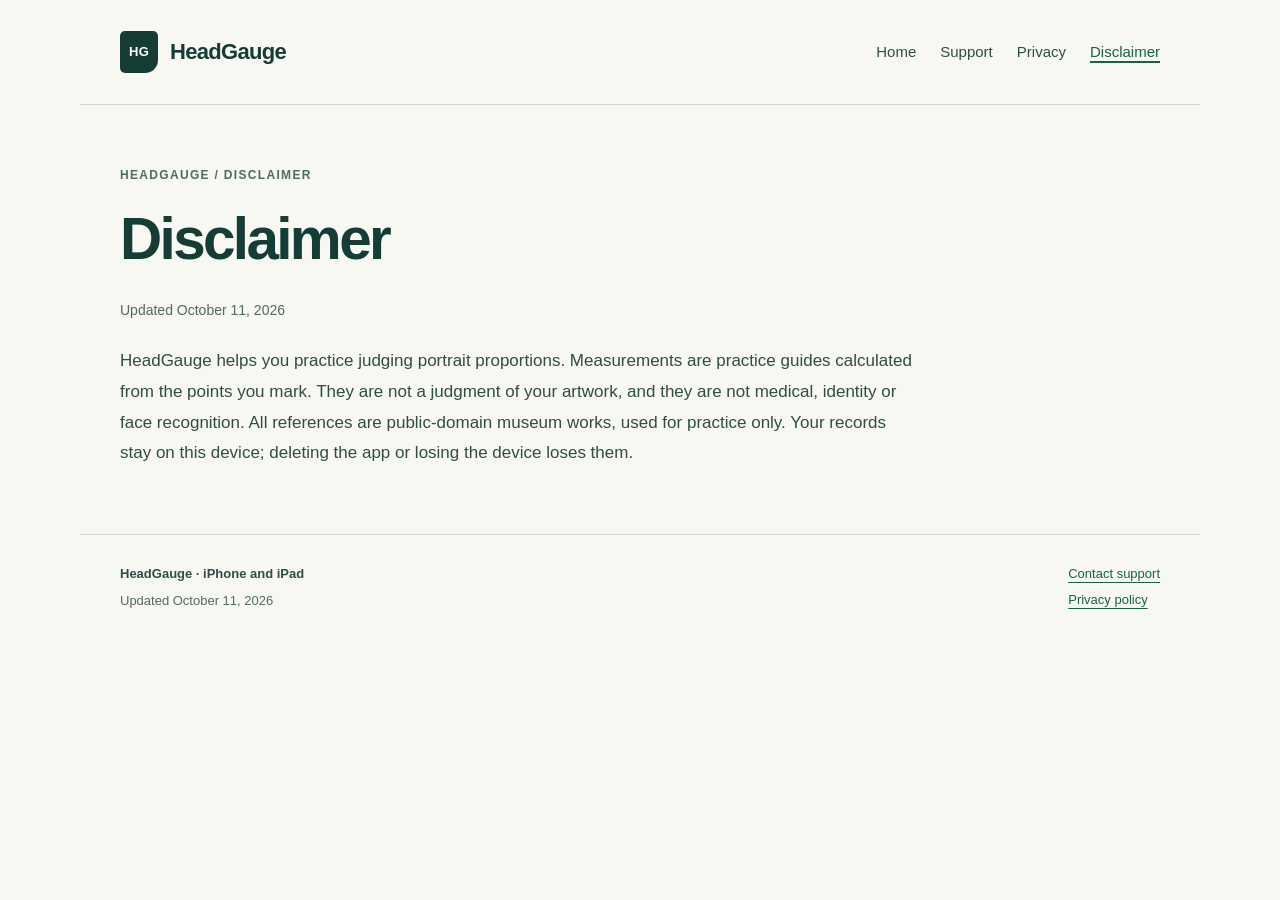
==== disclaimer.html @ ebf8e393 "Add HeadGauge support site" ====
<!doctype html>
<html lang="en"><head><meta charset="utf-8"><meta name="viewport" content="width=device-width, initial-scale=1">
<meta name="description" content="Public support, privacy and disclaimer information for HeadGauge for iPhone and iPad."><meta name="color-scheme" content="light">
<title>Disclaimer · HeadGauge</title><link rel="stylesheet" href="styles.css"></head><body>
<a class="skip" href="#main">Skip to content</a>
<header class="site-header"><a class="brand" href="index.html"><span class="mark" aria-hidden="true">HG</span>HeadGauge</a><nav aria-label="Main navigation"><a href="index.html">Home</a><a href="support.html">Support</a><a href="privacy.html">Privacy</a><a href="disclaimer.html" aria-current="page">Disclaimer</a></nav></header>
<main id="main"><section class="page-heading"><p class="eyebrow">HeadGauge / Disclaimer</p><h1>Disclaimer</h1><p class="date">Updated October 11, 2026</p></section><div class="reading"><p>HeadGauge helps you practice judging portrait proportions. Measurements are practice guides calculated from the points you mark. They are not a judgment of your artwork, and they are not medical, identity or face recognition. All references are public-domain museum works, used for practice only. Your records stay on this device; deleting the app or losing the device loses them.</p></div></main>
<footer><div><strong>HeadGauge · iPhone and iPad</strong><p>Updated October 11, 2026</p></div><div><a href="mailto:shotpocket6@gmail.com?subject=HeadGauge%20support">Contact support</a><br><a href="privacy.html">Privacy policy</a></div></footer>
</body></html>
---- styles.css ----
:root{--ink:#153d36;--text:#304d48;--muted:#536a64;--line:#cbd9d2;--paper:#f6f8f1;--teal:#16624d;--white:#fff;--light:#e7eee4}
*{box-sizing:border-box}html{scroll-behavior:smooth}body{margin:0;background:var(--paper);color:var(--text);font-family:-apple-system,BlinkMacSystemFont,"Segoe UI",Arial,sans-serif;font-size:17px;line-height:1.7;-webkit-font-smoothing:antialiased}a{color:var(--teal);text-underline-offset:4px;overflow-wrap:anywhere}a:hover{text-decoration-thickness:2px}a:focus-visible{outline:3px solid #b15a20;outline-offset:5px;border-radius:2px}h1,h2,h3,p{margin-top:0}h1,h2,h3{color:var(--ink);line-height:1.15}h1{font-size:clamp(2.65rem,5.8vw,4.8rem);font-weight:650;letter-spacing:-.055em;max-width:900px;margin-bottom:26px;text-wrap:balance}h2{font-size:1.5rem;letter-spacing:-.025em;font-weight:650}h3{font-size:1.13rem;line-height:1.4}p{margin-bottom:1em}li{padding-left:5px;margin:8px 0}.site-header,.language-bar,main,footer{max-width:1120px;margin:0 auto;padding-left:40px;padding-right:40px}.site-header{min-height:105px;display:flex;align-items:center;justify-content:space-between;gap:24px;border-bottom:1px solid var(--line)}.brand{display:flex;align-items:center;gap:12px;color:var(--ink);font-size:22px;font-weight:650;letter-spacing:-.7px;text-decoration:none}.mark{display:grid;place-items:center;width:38px;height:42px;background:var(--ink);color:white;border-radius:5px 5px 13px 5px;font-size:13px;letter-spacing:.3px}.site-header nav,.language-bar nav{display:flex;gap:24px;align-items:center;flex-wrap:wrap}.site-header nav a{text-decoration:none;font-size:15px;color:var(--text)}.site-header nav a[aria-current=page]{color:var(--teal);text-decoration:underline;text-decoration-thickness:2px}.language-bar{display:flex;justify-content:flex-end;padding-top:16px}.language-bar nav{gap:16px}.language-bar a{font-size:12px;color:var(--muted);text-decoration:none;padding:5px 0}.language-bar a[aria-current=true]{font-weight:700;color:var(--ink);border-bottom:1px solid var(--teal)}.hero{padding:52px 0 44px;max-width:930px}.eyebrow{font-size:12px;font-weight:650;letter-spacing:.11em;text-transform:uppercase;color:var(--muted);margin:21px 0}.badge{display:inline-block;background:var(--light);color:var(--ink);padding:5px 11px;border-radius:4px;font-size:12px;font-weight:600;line-height:1.4;border:1px solid #ccd9c6}.lead{font-size:clamp(1.1rem,2vw,1.25rem);line-height:1.65;max-width:760px}.actions{display:flex;align-items:center;gap:25px;flex-wrap:wrap;margin-top:30px}.button{background:var(--ink);color:white;padding:12px 22px;border-radius:5px;font-size:15px;font-weight:600;text-decoration:none;display:inline-flex;gap:32px;align-items:center}.button:hover{background:var(--teal)}.text-link{font-size:15px}.notice{font-size:14px;color:var(--text);border-left:3px solid #8aa281;background:#edf1e9;padding:18px 22px;line-height:1.65;margin:10px 0 34px}.cards{display:grid;grid-template-columns:repeat(3,1fr);gap:20px;margin:30px 0 65px}.card{border-top:1px solid var(--line);padding:10px 0}.card .eyebrow{font-size:11px;margin:18px 0}.card h2{font-size:1.32rem;line-height:1.25}.card p{font-size:15px;line-height:1.65}.page-heading{padding:40px 0 10px}.page-heading h1{font-size:clamp(2.3rem,5vw,3.65rem);letter-spacing:-.045em}.page-heading .eyebrow{margin:20px 0}.date{font-size:14px;color:var(--muted)}.contact-card{border:1px solid var(--line);background:var(--white);border-radius:8px;padding:28px 32px;margin:22px 0 38px;max-width:800px}.contact-card h2{font-size:18px;margin-bottom:8px}.email{font-size:clamp(1.15rem,3vw,1.7rem);font-weight:650;margin-bottom:10px}.contact-card p{font-size:15px;margin:0;max-width:650px}.reading{max-width:800px}.reading>section{margin:38px 0}.reading h2{font-size:1.38rem;line-height:1.4;margin-bottom:16px}.reading p{line-height:1.8}.summary{border:1px solid var(--line);background:var(--white);border-radius:6px;padding:22px 26px;margin:30px 0;color:var(--ink);font-weight:500;line-height:1.75}.small-note{font-size:14px;color:var(--muted);padding-top:10px}.faq{padding:23px 0 8px;border-top:1px solid var(--line)}.faq h3{margin-bottom:10px}.faq p{font-size:16px}.reading .notice{margin:30px 0}footer{border-top:1px solid var(--line);margin-top:65px;padding-top:28px;padding-bottom:38px;display:flex;justify-content:space-between;gap:26px;font-size:13px;color:var(--muted)}footer strong{font-weight:600;color:var(--text)}footer p{margin:5px 0}footer a{display:inline-block;margin-bottom:4px}.skip{position:absolute;left:10px;top:-100px;padding:10px;background:white;z-index:10}.skip:focus{top:10px}html[lang=zh-Hans] h1{letter-spacing:-.035em;line-height:1.22}html[lang=zh-Hans] .eyebrow{letter-spacing:.05em}html[lang=es] .hero h1{max-width:960px}
@media(max-width:640px){.site-header,.language-bar,main,footer{padding-left:22px;padding-right:22px}.site-header{min-height:115px;align-items:flex-start;justify-content:flex-start;flex-wrap:wrap;gap:17px;padding-top:22px;padding-bottom:18px}.brand{width:100%;font-size:21px}.site-header nav{gap:26px}.language-bar{padding-top:10px;justify-content:flex-start}.hero{padding-top:30px;padding-bottom:30px}h1{font-size:2.85rem}.lead{font-size:1.1rem}.cards{grid-template-columns:1fr;gap:8px;margin-bottom:35px}.card h2{font-size:1.4rem}.notice{padding:15px 17px}.page-heading{padding-top:28px}.contact-card{padding:22px 20px;margin-top:15px}.reading>section{margin:32px 0}.summary{padding:20px}footer{flex-direction:column;gap:12px;margin-top:42px}.actions{gap:20px}.email{font-size:clamp(1rem,4.5vw,1.2rem)}}
@media(prefers-reduced-motion:reduce){html{scroll-behavior:auto}}
@media print{body{background:white;color:#111;font-size:11pt}header,.language-bar,.skip{display:none!important}main,footer{max-width:none;padding:0}h1{font-size:28pt!important}h2,h3{break-after:avoid}a{color:#111}.badge{border:1px solid #888}.reading{max-width:none}.reading>section{margin:24px 0}.notice,.summary{background:white}.card,.contact-card{break-inside:avoid}footer{margin-top:30px}}
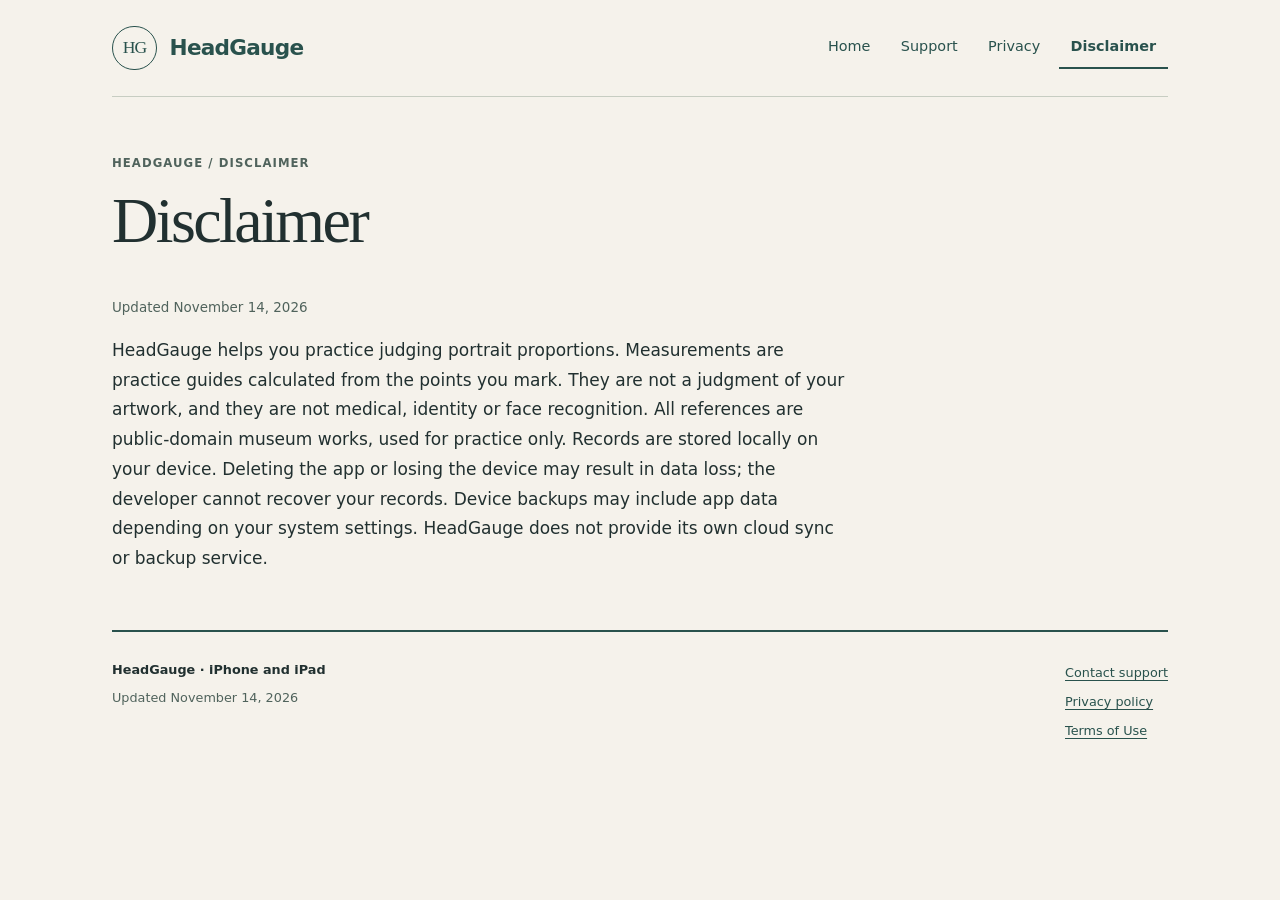
==== commit 8ad7328b: "Update HeadGauge support site after App Store launch" ====
--- a/disclaimer.html
+++ b/disclaimer.html
@@ -4,6 +4,6 @@
 <title>Disclaimer · HeadGauge</title><link rel="stylesheet" href="styles.css"></head><body>
 <a class="skip" href="#main">Skip to content</a>
 <header class="site-header"><a class="brand" href="index.html"><span class="mark" aria-hidden="true">HG</span>HeadGauge</a><nav aria-label="Main navigation"><a href="index.html">Home</a><a href="support.html">Support</a><a href="privacy.html">Privacy</a><a href="disclaimer.html" aria-current="page">Disclaimer</a></nav></header>
-<main id="main"><section class="page-heading"><p class="eyebrow">HeadGauge / Disclaimer</p><h1>Disclaimer</h1><p class="date">Updated October 11, 2026</p></section><div class="reading"><p>HeadGauge helps you practice judging portrait proportions. Measurements are practice guides calculated from the points you mark. They are not a judgment of your artwork, and they are not medical, identity or face recognition. All references are public-domain museum works, used for practice only. Your records stay on this device; deleting the app or losing the device loses them.</p></div></main>
-<footer><div><strong>HeadGauge · iPhone and iPad</strong><p>Updated October 11, 2026</p></div><div><a href="mailto:shotpocket6@gmail.com?subject=HeadGauge%20support">Contact support</a><br><a href="privacy.html">Privacy policy</a></div></footer>
+<main id="main"><section class="page-heading"><p class="eyebrow">HeadGauge / Disclaimer</p><h1>Disclaimer</h1><p class="date">Updated November 14, 2026</p></section><div class="reading"><p>HeadGauge helps you practice judging portrait proportions. Measurements are practice guides calculated from the points you mark. They are not a judgment of your artwork, and they are not medical, identity or face recognition. All references are public-domain museum works, used for practice only. Records are stored locally on your device. Deleting the app or losing the device may result in data loss; the developer cannot recover your records. Device backups may include app data depending on your system settings. HeadGauge does not provide its own cloud sync or backup service.</p></div></main>
+<footer><div><strong>HeadGauge · iPhone and iPad</strong><p>Updated November 14, 2026</p></div><div><a href="mailto:shotpocket6@gmail.com?subject=HeadGauge%20support">Contact support</a><br><a href="privacy.html">Privacy policy</a><br><a href="https://www.apple.com/legal/internet-services/itunes/dev/stdeula/">Terms of Use</a></div></footer>
 </body></html>
--- a/styles.css
+++ b/styles.css
@@ -1,5 +1,136 @@
-:root{--ink:#153d36;--text:#304d48;--muted:#536a64;--line:#cbd9d2;--paper:#f6f8f1;--teal:#16624d;--white:#fff;--light:#e7eee4}
-*{box-sizing:border-box}html{scroll-behavior:smooth}body{margin:0;background:var(--paper);color:var(--text);font-family:-apple-system,BlinkMacSystemFont,"Segoe UI",Arial,sans-serif;font-size:17px;line-height:1.7;-webkit-font-smoothing:antialiased}a{color:var(--teal);text-underline-offset:4px;overflow-wrap:anywhere}a:hover{text-decoration-thickness:2px}a:focus-visible{outline:3px solid #b15a20;outline-offset:5px;border-radius:2px}h1,h2,h3,p{margin-top:0}h1,h2,h3{color:var(--ink);line-height:1.15}h1{font-size:clamp(2.65rem,5.8vw,4.8rem);font-weight:650;letter-spacing:-.055em;max-width:900px;margin-bottom:26px;text-wrap:balance}h2{font-size:1.5rem;letter-spacing:-.025em;font-weight:650}h3{font-size:1.13rem;line-height:1.4}p{margin-bottom:1em}li{padding-left:5px;margin:8px 0}.site-header,.language-bar,main,footer{max-width:1120px;margin:0 auto;padding-left:40px;padding-right:40px}.site-header{min-height:105px;display:flex;align-items:center;justify-content:space-between;gap:24px;border-bottom:1px solid var(--line)}.brand{display:flex;align-items:center;gap:12px;color:var(--ink);font-size:22px;font-weight:650;letter-spacing:-.7px;text-decoration:none}.mark{display:grid;place-items:center;width:38px;height:42px;background:var(--ink);color:white;border-radius:5px 5px 13px 5px;font-size:13px;letter-spacing:.3px}.site-header nav,.language-bar nav{display:flex;gap:24px;align-items:center;flex-wrap:wrap}.site-header nav a{text-decoration:none;font-size:15px;color:var(--text)}.site-header nav a[aria-current=page]{color:var(--teal);text-decoration:underline;text-decoration-thickness:2px}.language-bar{display:flex;justify-content:flex-end;padding-top:16px}.language-bar nav{gap:16px}.language-bar a{font-size:12px;color:var(--muted);text-decoration:none;padding:5px 0}.language-bar a[aria-current=true]{font-weight:700;color:var(--ink);border-bottom:1px solid var(--teal)}.hero{padding:52px 0 44px;max-width:930px}.eyebrow{font-size:12px;font-weight:650;letter-spacing:.11em;text-transform:uppercase;color:var(--muted);margin:21px 0}.badge{display:inline-block;background:var(--light);color:var(--ink);padding:5px 11px;border-radius:4px;font-size:12px;font-weight:600;line-height:1.4;border:1px solid #ccd9c6}.lead{font-size:clamp(1.1rem,2vw,1.25rem);line-height:1.65;max-width:760px}.actions{display:flex;align-items:center;gap:25px;flex-wrap:wrap;margin-top:30px}.button{background:var(--ink);color:white;padding:12px 22px;border-radius:5px;font-size:15px;font-weight:600;text-decoration:none;display:inline-flex;gap:32px;align-items:center}.button:hover{background:var(--teal)}.text-link{font-size:15px}.notice{font-size:14px;color:var(--text);border-left:3px solid #8aa281;background:#edf1e9;padding:18px 22px;line-height:1.65;margin:10px 0 34px}.cards{display:grid;grid-template-columns:repeat(3,1fr);gap:20px;margin:30px 0 65px}.card{border-top:1px solid var(--line);padding:10px 0}.card .eyebrow{font-size:11px;margin:18px 0}.card h2{font-size:1.32rem;line-height:1.25}.card p{font-size:15px;line-height:1.65}.page-heading{padding:40px 0 10px}.page-heading h1{font-size:clamp(2.3rem,5vw,3.65rem);letter-spacing:-.045em}.page-heading .eyebrow{margin:20px 0}.date{font-size:14px;color:var(--muted)}.contact-card{border:1px solid var(--line);background:var(--white);border-radius:8px;padding:28px 32px;margin:22px 0 38px;max-width:800px}.contact-card h2{font-size:18px;margin-bottom:8px}.email{font-size:clamp(1.15rem,3vw,1.7rem);font-weight:650;margin-bottom:10px}.contact-card p{font-size:15px;margin:0;max-width:650px}.reading{max-width:800px}.reading>section{margin:38px 0}.reading h2{font-size:1.38rem;line-height:1.4;margin-bottom:16px}.reading p{line-height:1.8}.summary{border:1px solid var(--line);background:var(--white);border-radius:6px;padding:22px 26px;margin:30px 0;color:var(--ink);font-weight:500;line-height:1.75}.small-note{font-size:14px;color:var(--muted);padding-top:10px}.faq{padding:23px 0 8px;border-top:1px solid var(--line)}.faq h3{margin-bottom:10px}.faq p{font-size:16px}.reading .notice{margin:30px 0}footer{border-top:1px solid var(--line);margin-top:65px;padding-top:28px;padding-bottom:38px;display:flex;justify-content:space-between;gap:26px;font-size:13px;color:var(--muted)}footer strong{font-weight:600;color:var(--text)}footer p{margin:5px 0}footer a{display:inline-block;margin-bottom:4px}.skip{position:absolute;left:10px;top:-100px;padding:10px;background:white;z-index:10}.skip:focus{top:10px}html[lang=zh-Hans] h1{letter-spacing:-.035em;line-height:1.22}html[lang=zh-Hans] .eyebrow{letter-spacing:.05em}html[lang=es] .hero h1{max-width:960px}
-@media(max-width:640px){.site-header,.language-bar,main,footer{padding-left:22px;padding-right:22px}.site-header{min-height:115px;align-items:flex-start;justify-content:flex-start;flex-wrap:wrap;gap:17px;padding-top:22px;padding-bottom:18px}.brand{width:100%;font-size:21px}.site-header nav{gap:26px}.language-bar{padding-top:10px;justify-content:flex-start}.hero{padding-top:30px;padding-bottom:30px}h1{font-size:2.85rem}.lead{font-size:1.1rem}.cards{grid-template-columns:1fr;gap:8px;margin-bottom:35px}.card h2{font-size:1.4rem}.notice{padding:15px 17px}.page-heading{padding-top:28px}.contact-card{padding:22px 20px;margin-top:15px}.reading>section{margin:32px 0}.summary{padding:20px}footer{flex-direction:column;gap:12px;margin-top:42px}.actions{gap:20px}.email{font-size:clamp(1rem,4.5vw,1.2rem)}}
-@media(prefers-reduced-motion:reduce){html{scroll-behavior:auto}}
-@media print{body{background:white;color:#111;font-size:11pt}header,.language-bar,.skip{display:none!important}main,footer{max-width:none;padding:0}h1{font-size:28pt!important}h2,h3{break-after:avoid}a{color:#111}.badge{border:1px solid #888}.reading{max-width:none}.reading>section{margin:24px 0}.notice,.summary{background:white}.card,.contact-card{break-inside:avoid}footer{margin-top:30px}}
+/* HeadGauge: a quiet drawing workbook. Palette from App/HeadGaugeApp.swift. */
+:root {
+  color-scheme: light;
+  --sheet: rgb(96% 95% 92%);
+  --graphite: rgb(13% 19% 19%);
+  --pine: rgb(16% 32% 30%);
+  --rule: #c7cdc2;
+  --annotation: #50635c;
+  --wash: #e4e8de;
+  --measure: 66rem;
+  --gutter: clamp(1.2rem, 5vw, 3.5rem);
+}
+*, *::before, *::after { box-sizing: border-box; }
+html { scroll-padding-top: 1.5rem; }
+body {
+  margin: 0;
+  color: var(--graphite);
+  background-color: var(--sheet);
+  font: 400 1.0625rem/1.75 system-ui, sans-serif;
+  -webkit-text-size-adjust: 100%;
+}
+a { text-decoration-thickness: .075em; text-underline-offset: .23em; color: var(--pine); }
+a:hover { text-decoration-thickness: .14em; }
+a:focus-visible { outline: .18rem solid var(--pine); outline-offset: .3rem; }
+p { margin-block: 0 1.15em; }
+h1, h2, h3 { margin-block: 0 .65em; font-weight: 500; }
+h1, h2 { font-family: Georgia, 'Times New Roman', serif; }
+h1 { font-size: clamp(2.7rem, 5.6vw, 4.9rem); line-height: 1.06; letter-spacing: -.04em; }
+h2 { font-size: 1.8rem; line-height: 1.25; letter-spacing: -.025em; }
+h3 { font-size: 1.08rem; font-weight: 650; line-height: 1.45; }
+li { padding-inline-start: .35rem; margin-block: .55rem; }
+main, .site-header, footer { width: min(100% - 2 * var(--gutter), var(--measure)); margin-inline: auto; }
+.site-header {
+  display: grid;
+  grid-template-columns: 1fr auto;
+  align-items: center;
+  gap: 1.8rem;
+  padding-block: 1.6rem;
+  border-bottom: 1px solid var(--rule);
+}
+.brand { display: inline-flex; width: fit-content; gap: .8rem; align-items: center; font-size: 1.35rem; font-weight: 650; letter-spacing: -.035em; text-decoration: none; }
+.mark { display: grid; place-content: center; border: 1px solid var(--pine); width: 2.8rem; aspect-ratio: 1; border-radius: 50%; font: 500 1.1rem Georgia, serif; letter-spacing: -.06em; }
+.site-header nav { display: flex; gap: .4rem; flex-wrap: wrap; }
+.site-header nav a { padding: .45rem .75rem; font-size: .9rem; text-decoration: none; border-bottom: 2px solid transparent; }
+.site-header nav a[aria-current='page'] { border-color: var(--pine); font-weight: 650; }
+.site-header nav a:hover { background-color: var(--wash); }
+.hero {
+  position: relative;
+  padding-block: clamp(3rem, 7vw, 5.5rem) 3.5rem;
+  padding-inline-start: clamp(0rem, 4vw, 3rem);
+  isolation: isolate;
+}
+.hero::before {
+  content: '';
+  position: absolute;
+  inset: 2rem 0 2rem auto;
+  width: 29%;
+  z-index: -1;
+  border-inline: 1px solid var(--rule);
+  background: repeating-linear-gradient(to bottom, transparent 0 4.9rem, var(--rule) 4.9rem 5rem);
+  opacity: .42;
+}
+.hero h1 { max-width: 13ch; margin-block-end: 1.6rem; }
+.eyebrow { font-size: .73rem; letter-spacing: .09em; text-transform: uppercase; color: var(--annotation); font-weight: 650; }
+.hero .eyebrow { margin-block: 1.5rem 1.1rem; }
+.badge { display: inline-flex; align-items: center; gap: .6rem; font-size: .78rem; color: var(--pine); }
+.badge::before { content: ''; width: .45rem; height: .45rem; background-color: currentColor; border-radius: 50%; }
+.lead { font-size: 1.18rem; line-height: 1.7; max-width: 52ch; }
+.hero .lead { background-color: var(--sheet); }
+.actions { display: flex; flex-wrap: wrap; gap: 1.2rem 2rem; align-items: center; margin-block-start: 2.1rem; }
+.button { display: inline-flex; align-items: center; justify-content: space-between; column-gap: 2.5rem; min-height: 3.15rem; padding: .8rem 1.35rem; color: #fff; background-color: var(--pine); text-decoration: none; font-size: .95rem; border-radius: 1.6rem; }
+.button:hover { color: var(--sheet); text-decoration: underline; }
+.text-link { font-size: .9rem; }
+.notice { border-block: 1px solid var(--rule); padding: 1.15rem 0; margin-block: 1rem 2.5rem; font-size: .88rem; line-height: 1.65; color: var(--annotation); }
+.cards { margin-block: 3rem 5rem; display: grid; gap: 0; }
+.card { display: grid; grid-template-columns: 9rem 1fr 1.25fr; column-gap: 2rem; align-items: baseline; border-block-start: 1px solid var(--rule); padding-block: 1.8rem; }
+.card:last-child { border-block-end: 1px solid var(--rule); }
+.card .eyebrow { margin: 0; font-variant-numeric: tabular-nums; }
+.card h2 { font-size: 1.6rem; margin: 0; }
+.card > p:last-child { margin: 0; font-size: .98rem; }
+.page-heading { padding-block: 3.5rem 1rem; }
+.page-heading h1 { max-width: 18ch; font-size: clamp(2.6rem, 5vw, 4.2rem); }
+.date { color: var(--annotation); font-size: .84rem; margin-block: 1.4rem 0; }
+.reading { max-width: 46rem; }
+.reading > section { padding-block: 1.3rem; }
+.reading h2 { margin-block-end: 1rem; }
+.reading .notice { margin-block: 1.8rem; }
+.summary { background-color: var(--wash); border-inline-start: .25rem solid var(--pine); padding: 1.4rem 1.6rem; margin-block: 1.5rem 2rem; }
+.contact-card { max-width: 46rem; padding: 1.8rem 0 1.8rem 1.6rem; border-inline-start: .25rem solid var(--pine); margin-block: 2rem 1.5rem; }
+.contact-card h2 { font: 650 .78rem/1.5 system-ui, sans-serif; text-transform: uppercase; letter-spacing: .1em; }
+.email { margin-block: .7rem; font: 500 clamp(1.2rem, 3.5vw, 1.85rem)/1.5 Georgia, serif; }
+.email a { overflow-wrap: anywhere; }
+.contact-card p { font-size: .9rem; margin: 0; }
+.small-note { font-size: .88rem; color: var(--annotation); }
+.faq { border-block-start: 1px solid var(--rule); padding-block: 1.5rem .4rem; }
+.faq h3 { max-width: 54ch; }
+footer { display: grid; grid-template-columns: 1fr auto; gap: 1.5rem; border-block-start: 2px solid var(--pine); margin-block-start: 3.5rem; padding-block: 1.7rem 2.5rem; font-size: .8rem; }
+footer strong { font-weight: 650; }
+footer p { color: var(--annotation); margin-block: .35rem 0; }
+footer a { display: inline-block; padding-block: .2rem; }
+.skip { position: fixed; inset: .6rem auto auto .6rem; transform: translateY(-180%); padding: .6rem 1rem; background-color: var(--pine); color: white; z-index: 10; }
+.skip:focus { transform: none; outline-color: var(--graphite); }
+@media (width < 48rem) {
+  .site-header { grid-template-columns: 1fr; gap: 1rem; padding-block: 1.25rem 1rem; }
+  .site-header nav { margin-inline-start: -.75rem; gap: 0; }
+  .hero { padding-inline-start: 0; }
+  .hero::before { width: 18%; }
+  .card { grid-template-columns: 7rem 1fr; gap: .7rem 1.2rem; }
+  .card > p:last-child { grid-column: 2; }
+  .cards { margin-block: 2rem 3rem; }
+}
+@media (width < 30rem) {
+  .site-header nav a { font-size: .84rem; padding-inline: .65rem; }
+  .hero::before { display: none; }
+  .hero { padding-block: 2.5rem; }
+  .hero h1 { font-size: 2.8rem; }
+  .lead { font-size: 1.05rem; }
+  .card { grid-template-columns: 1fr; row-gap: .75rem; padding-block: 1.5rem; }
+  .card > p:last-child { grid-column: 1; }
+  .page-heading { padding-block-start: 2.5rem; }
+  .contact-card { padding-inline-start: 1rem; }
+  .summary { padding: 1rem 1.2rem; }
+  footer { grid-template-columns: 1fr; }
+}
+@media print {
+  body { background: #fff; color: #000; font-size: 11pt; }
+  .site-header, .skip, .hero::before { display: none; }
+  main, footer { width: 100%; }
+  h1 { font-size: 32pt; }
+  h2, h3 { break-after: avoid; }
+  a { color: inherit; }
+  .hero, .page-heading { padding-block: 1rem; }
+  .card, .contact-card { break-inside: avoid; }
+  .cards { margin-block: 1rem; }
+  .notice, footer { margin-block-start: 1rem; }
+}
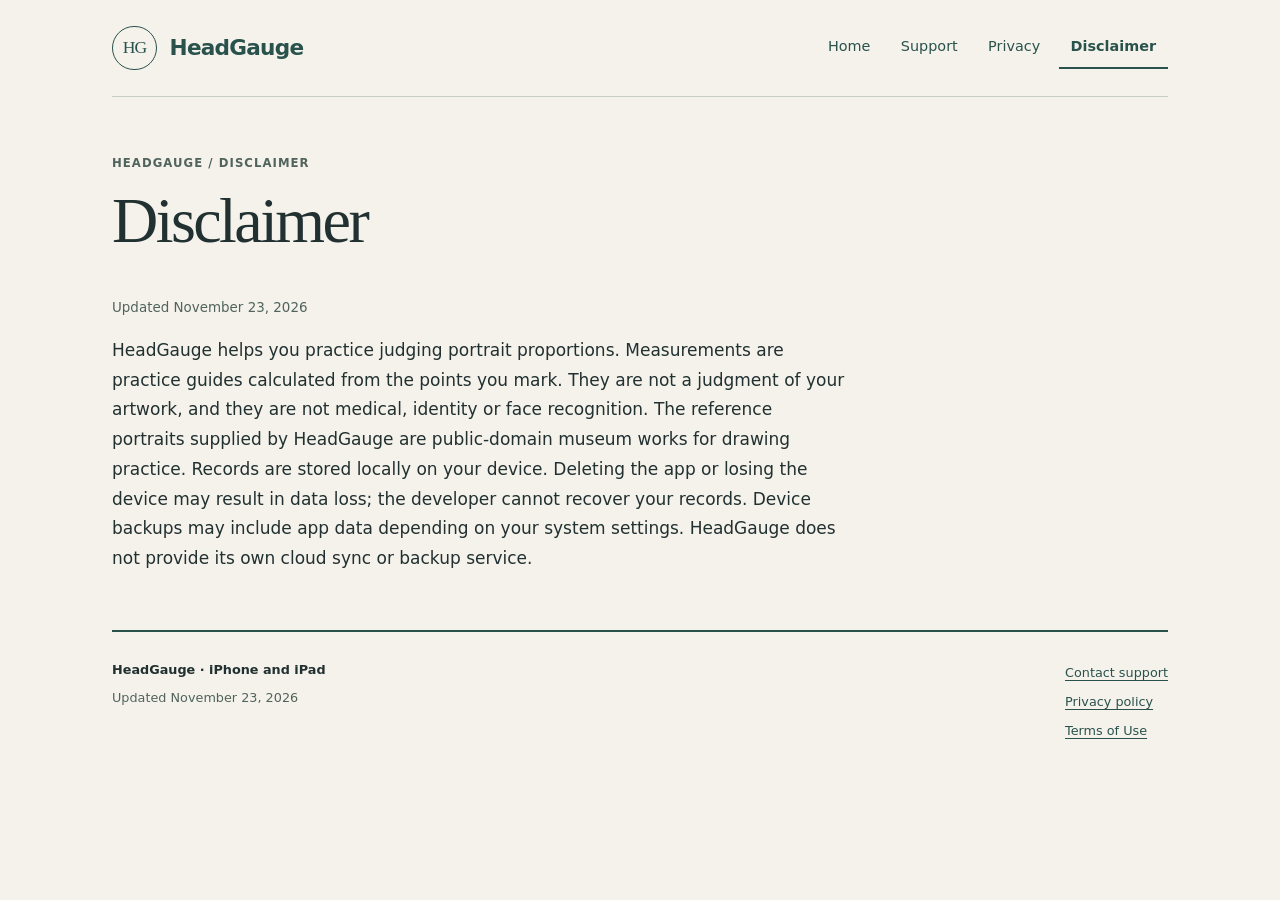
==== commit e56f19e1: "Clarify reference photos, feedback privacy and subscription access" ====
--- a/disclaimer.html
+++ b/disclaimer.html
@@ -4,6 +4,6 @@
 <title>Disclaimer · HeadGauge</title><link rel="stylesheet" href="styles.css"></head><body>
 <a class="skip" href="#main">Skip to content</a>
 <header class="site-header"><a class="brand" href="index.html"><span class="mark" aria-hidden="true">HG</span>HeadGauge</a><nav aria-label="Main navigation"><a href="index.html">Home</a><a href="support.html">Support</a><a href="privacy.html">Privacy</a><a href="disclaimer.html" aria-current="page">Disclaimer</a></nav></header>
-<main id="main"><section class="page-heading"><p class="eyebrow">HeadGauge / Disclaimer</p><h1>Disclaimer</h1><p class="date">Updated November 14, 2026</p></section><div class="reading"><p>HeadGauge helps you practice judging portrait proportions. Measurements are practice guides calculated from the points you mark. They are not a judgment of your artwork, and they are not medical, identity or face recognition. All references are public-domain museum works, used for practice only. Records are stored locally on your device. Deleting the app or losing the device may result in data loss; the developer cannot recover your records. Device backups may include app data depending on your system settings. HeadGauge does not provide its own cloud sync or backup service.</p></div></main>
-<footer><div><strong>HeadGauge · iPhone and iPad</strong><p>Updated November 14, 2026</p></div><div><a href="mailto:shotpocket6@gmail.com?subject=HeadGauge%20support">Contact support</a><br><a href="privacy.html">Privacy policy</a><br><a href="https://www.apple.com/legal/internet-services/itunes/dev/stdeula/">Terms of Use</a></div></footer>
+<main id="main"><section class="page-heading"><p class="eyebrow">HeadGauge / Disclaimer</p><h1>Disclaimer</h1><p class="date">Updated November 23, 2026</p></section><div class="reading"><p>HeadGauge helps you practice judging portrait proportions. Measurements are practice guides calculated from the points you mark. They are not a judgment of your artwork, and they are not medical, identity or face recognition. The reference portraits supplied by HeadGauge are public-domain museum works for drawing practice. Records are stored locally on your device. Deleting the app or losing the device may result in data loss; the developer cannot recover your records. Device backups may include app data depending on your system settings. HeadGauge does not provide its own cloud sync or backup service.</p></div></main>
+<footer><div><strong>HeadGauge · iPhone and iPad</strong><p>Updated November 23, 2026</p></div><div><a href="mailto:shotpocket6@gmail.com?subject=HeadGauge%20support">Contact support</a><br><a href="privacy.html">Privacy policy</a><br><a href="https://www.apple.com/legal/internet-services/itunes/dev/stdeula/">Terms of Use</a></div></footer>
 </body></html>
